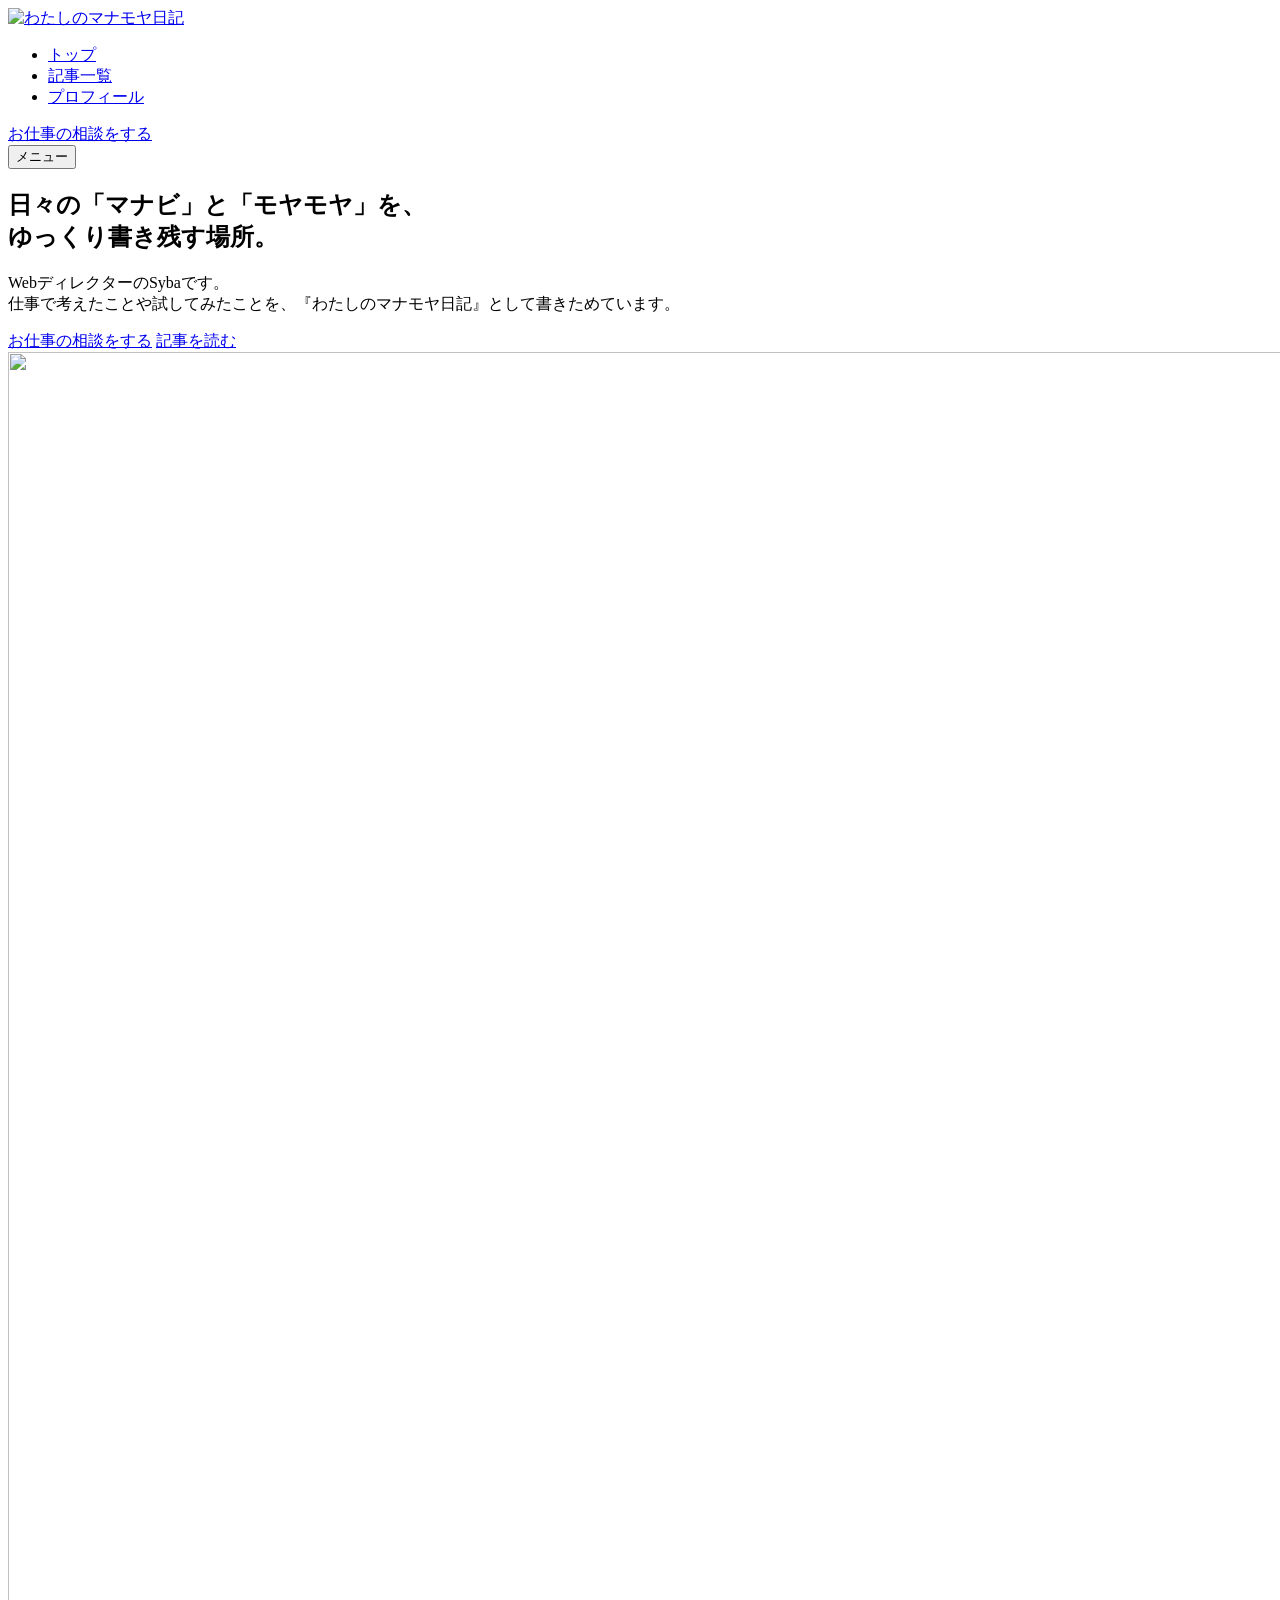
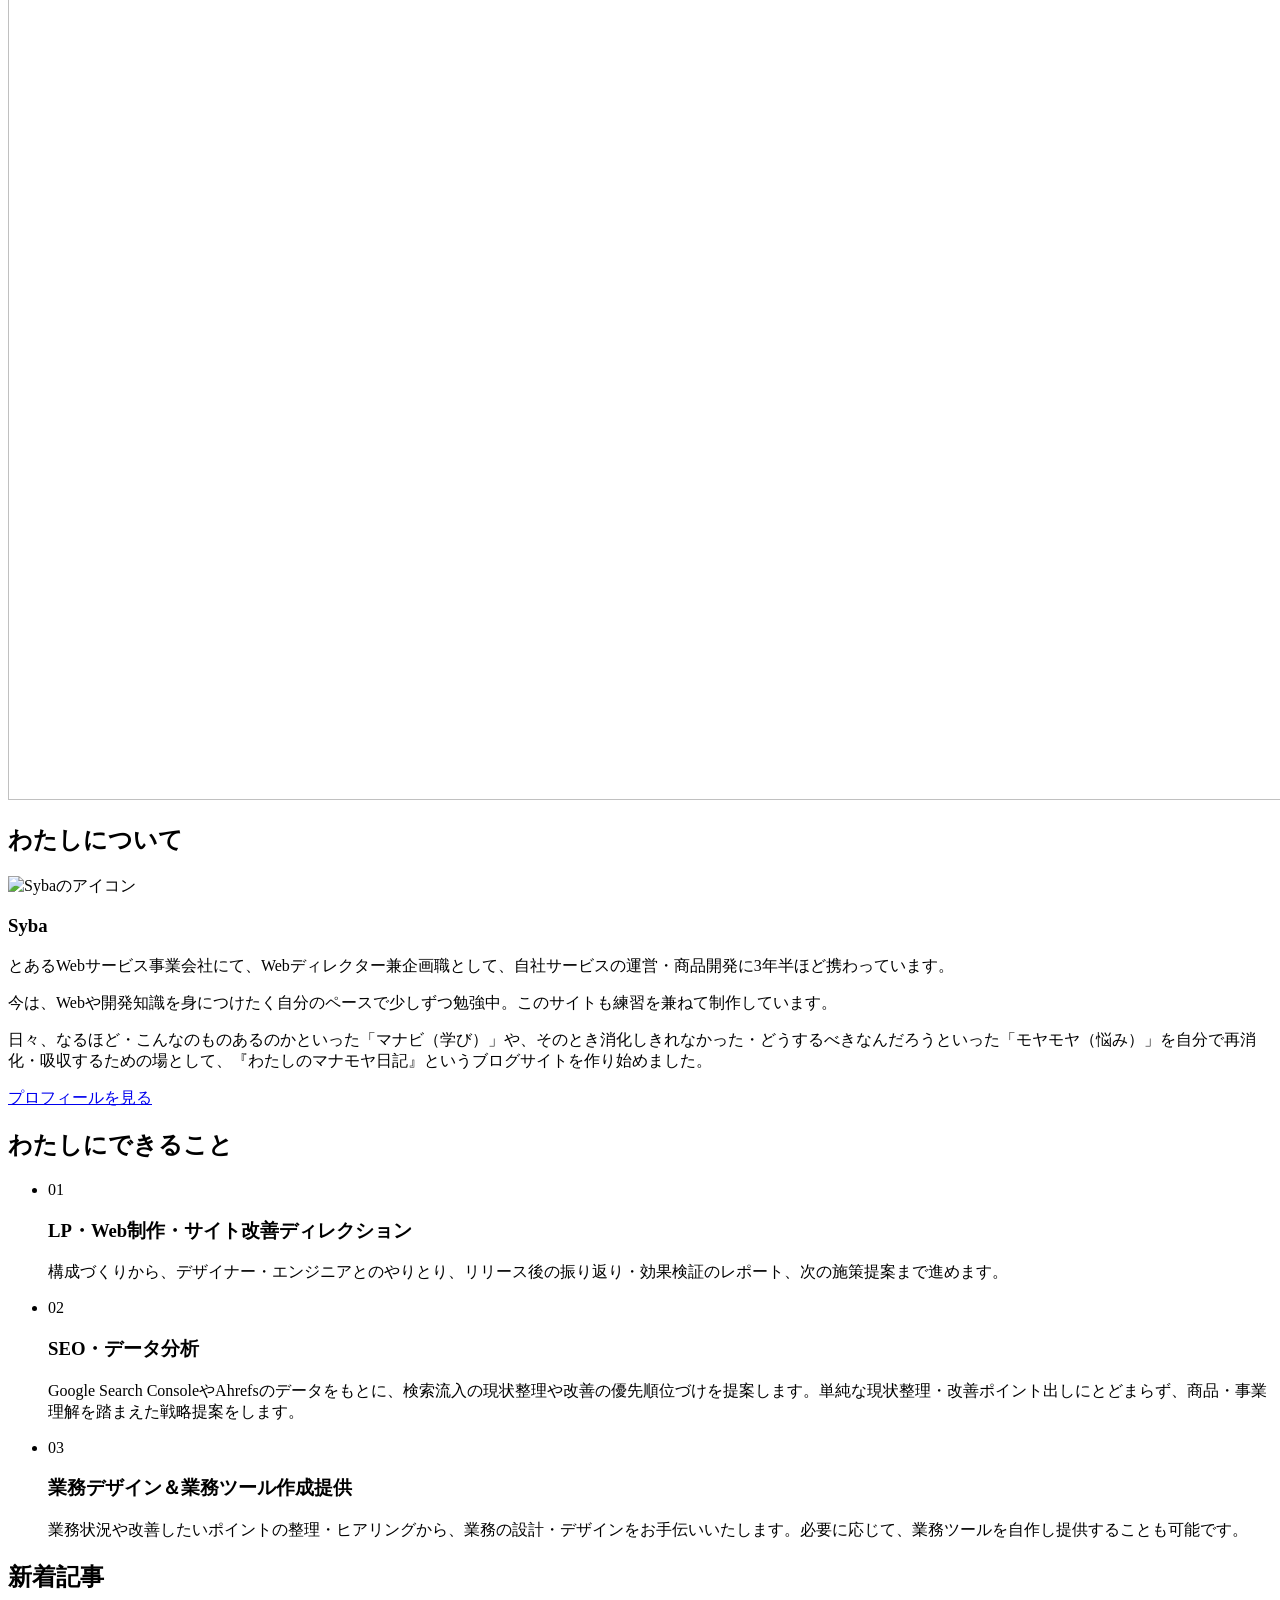
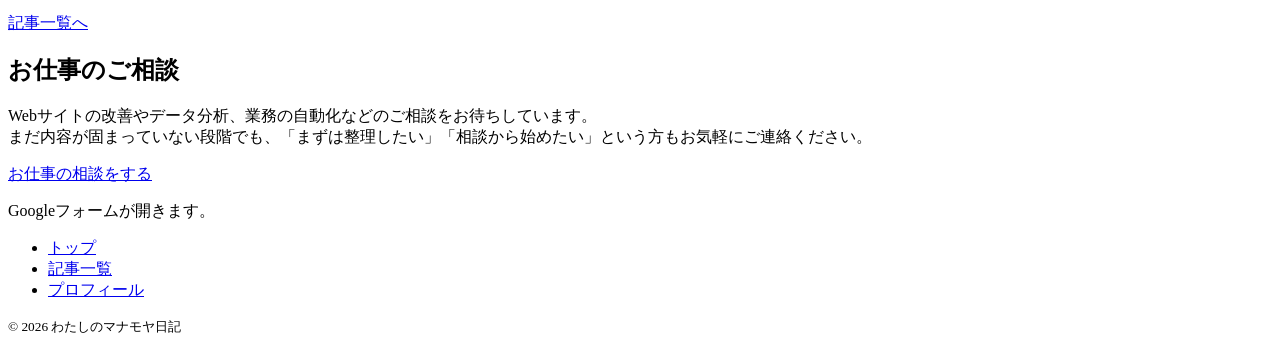
==== top/index.html @ 94fdbe7e "Rename index to index.html" ====
<!DOCTYPE html>
<html lang="ja">
<head>
  <meta charset="UTF-8">
  <meta name="viewport" content="width=device-width, initial-scale=1">
  <title>わたしのマナモヤ日記</title>
  <meta name="description" content="Webディレクター・マーケターのSybaが、仕事の学びや日々の気づきを書きためているブログです。">
  <link rel="icon" href="img/ロゴ1_1.png">
  <link rel="preconnect" href="https://fonts.googleapis.com">
  <link rel="preconnect" href="https://fonts.gstatic.com" crossorigin>
  <link href="https://fonts.googleapis.com/css2?family=M+PLUS+Rounded+1c:wght@400;700&display=swap" rel="stylesheet">
  <link rel="stylesheet" href="css/tokens.css">
  <link rel="stylesheet" href="top/style.css">
</head>
<body>

  <!-- ヘッダー -->
  <header class="header">
    <div class="header__inner">
      <a class="header__logo" href="top/index.html">
        <img src="img/logo/ロゴ2_1.png" alt="わたしのマナモヤ日記" width="600" height="300">
      </a>

      <!-- PC用ナビ -->
      <nav class="pc-nav pc-only" aria-label="メインメニュー">
        <ul>
          <li><a href="top/index.html" aria-current="page">トップ</a></li>
          <li><a href="articles/index.html">記事一覧</a></li>
          <li><a href=profile/"index.html">プロフィール</a></li>
        </ul>
        <a class="btn btn--primary btn--s" href="#" data-contact>お仕事の相談をする</a>
      </nav>

      <!-- SP用メニューボタン -->
      <button class="menu-btn sp-only" type="button" aria-expanded="false" aria-controls="sp-nav">
        <span class="menu-btn__line"></span>
        <span class="menu-btn__line"></span>
        <span class="menu-btn__line"></span>
        <span class="visually-hidden">メニュー</span>
      </button>
    </div>

    <!-- SP用ナビ -->
    <nav class="sp-nav sp-only" id="sp-nav" aria-label="メインメニュー" hidden>
      <ul>
        <li><a href="top/index.html" aria-current="page">トップ</a></li>
        <li><a href="articles/index.html">記事一覧</a></li>
        <li><a href="profile/index.html">プロフィール</a></li>
      </ul>
    </nav>
  </header>

  <main>

    <!-- ヒーロー -->
    <section class="hero">
      <div class="hero__inner">
        <div class="hero__text">
          <h1 class="hero__title">日々の「マナビ」と「モヤモヤ」を、<br><span class="marker">ゆっくり書き残す場所。</span></h1>
          <p class="hero__lead">WebディレクターのSybaです。<br class="pc-only">仕事で考えたことや試してみたことを、『わたしのマナモヤ日記』として書きためています。</p>
          <div class="hero__actions">
            <a class="btn btn--primary btn--l" href="#" data-contact>お仕事の相談をする</a>
            <a class="btn btn--normal btn--l" href="articles.html">記事を読む</a>
          </div>
        </div>
        <div class="hero__visual">
          <img src="logo/img/キャラアイコン.png" alt="" width="2048" height="2048">
        </div>
      </div>
    </section>

    <!-- わたしについて -->
    <section class="section section--red">
      <div class="container">
        <h2 class="section__title">わたしについて</h2>
        <div class="about">
          <img class="about__icon" src="logo/img/キャラアイコン.png" alt="Sybaのアイコン" width="2048" height="2048">
          <div class="about__text">
            <h3 class="about__name">Syba</h3>
            <p>とあるWebサービス事業会社にて、Webディレクター兼企画職として、自社サービスの運営・商品開発に3年半ほど携わっています。</p>
            <p>今は、Webや開発知識を身につけたく自分のペースで少しずつ勉強中。このサイトも練習を兼ねて制作しています。</p>
            <p>日々、なるほど・こんなのものあるのかといった「マナビ（学び）」や、そのとき消化しきれなかった・どうするべきなんだろうといった「モヤモヤ（悩み）」を自分で再消化・吸収するための場として、『わたしのマナモヤ日記』というブログサイトを作り始めました。</p>
            <a class="btn btn--normal btn--m" href="profile.html">プロフィールを見る</a>
          </div>
        </div>
      </div>
    </section>

    <!-- できること -->
    <section class="section">
      <div class="container">
        <h2 class="section__title">わたしにできること</h2>
        <ul class="skills">
          <li class="skill">
            <span class="skill__num" aria-hidden="true">01</span>
            <h3>LP・Web制作・サイト改善ディレクション</h3>
            <p>構成づくりから、デザイナー・エンジニアとのやりとり、リリース後の振り返り・効果検証のレポート、次の施策提案まで進めます。</p>
          </li>
          <li class="skill">
            <span class="skill__num" aria-hidden="true">02</span>
            <h3>SEO・データ分析</h3>
            <p>Google Search ConsoleやAhrefsのデータをもとに、検索流入の現状整理や改善の優先順位づけを提案します。単純な現状整理・改善ポイント出しにとどまらず、商品・事業理解を踏まえた戦略提案をします。</p>
          </li>
          <li class="skill">
            <span class="skill__num" aria-hidden="true">03</span>
            <h3>業務デザイン＆業務ツール作成提供</h3>
            <p>業務状況や改善したいポイントの整理・ヒアリングから、業務の設計・デザインをお手伝いいたします。必要に応じて、業務ツールを自作し提供することも可能です。</p>
          </li>
        </ul>
      </div>
    </section>

    <!-- 新着記事 -->
    <section class="section section--gray">
      <div class="container">
        <h2 class="section__title">新着記事</h2>
        
        <ul class="cards" id="latest-articles"></ul>
        <div class="section__more">
          <a class="btn btn--normal btn--m" href="articles.html">記事一覧へ</a>
        </div>
      </div>
    </section>

    <!-- 問い合わせ -->
    <section class="section section--beige">
      <div class="container contact">
        <h2 class="section__title">お仕事のご相談</h2>
        <p>Webサイトの改善やデータ分析、業務の自動化などのご相談をお待ちしています。<br class="pc-only">まだ内容が固まっていない段階でも、「まずは整理したい」「相談から始めたい」という方もお気軽にご連絡ください。</p>
        <a class="btn btn--primary btn--l" href="#" data-contact>お仕事の相談をする</a>
        <p class="text-small">Googleフォームが開きます。</p>
      </div>
    </section>

  </main>

  <!-- フッター -->
  <footer class="footer">
    <ul class="footer__nav">
      <li><a href="index.html">トップ</a></li>
      <li><a href="articles.html">記事一覧</a></li>
      <li><a href="profile.html">プロフィール</a></li>
    </ul>
    <small>&copy; 2026 わたしのマナモヤ日記</small>
  </footer>

  <script src="top/articles.js"></script>
  <script src="top/main.js"></script>
</body>
</html>
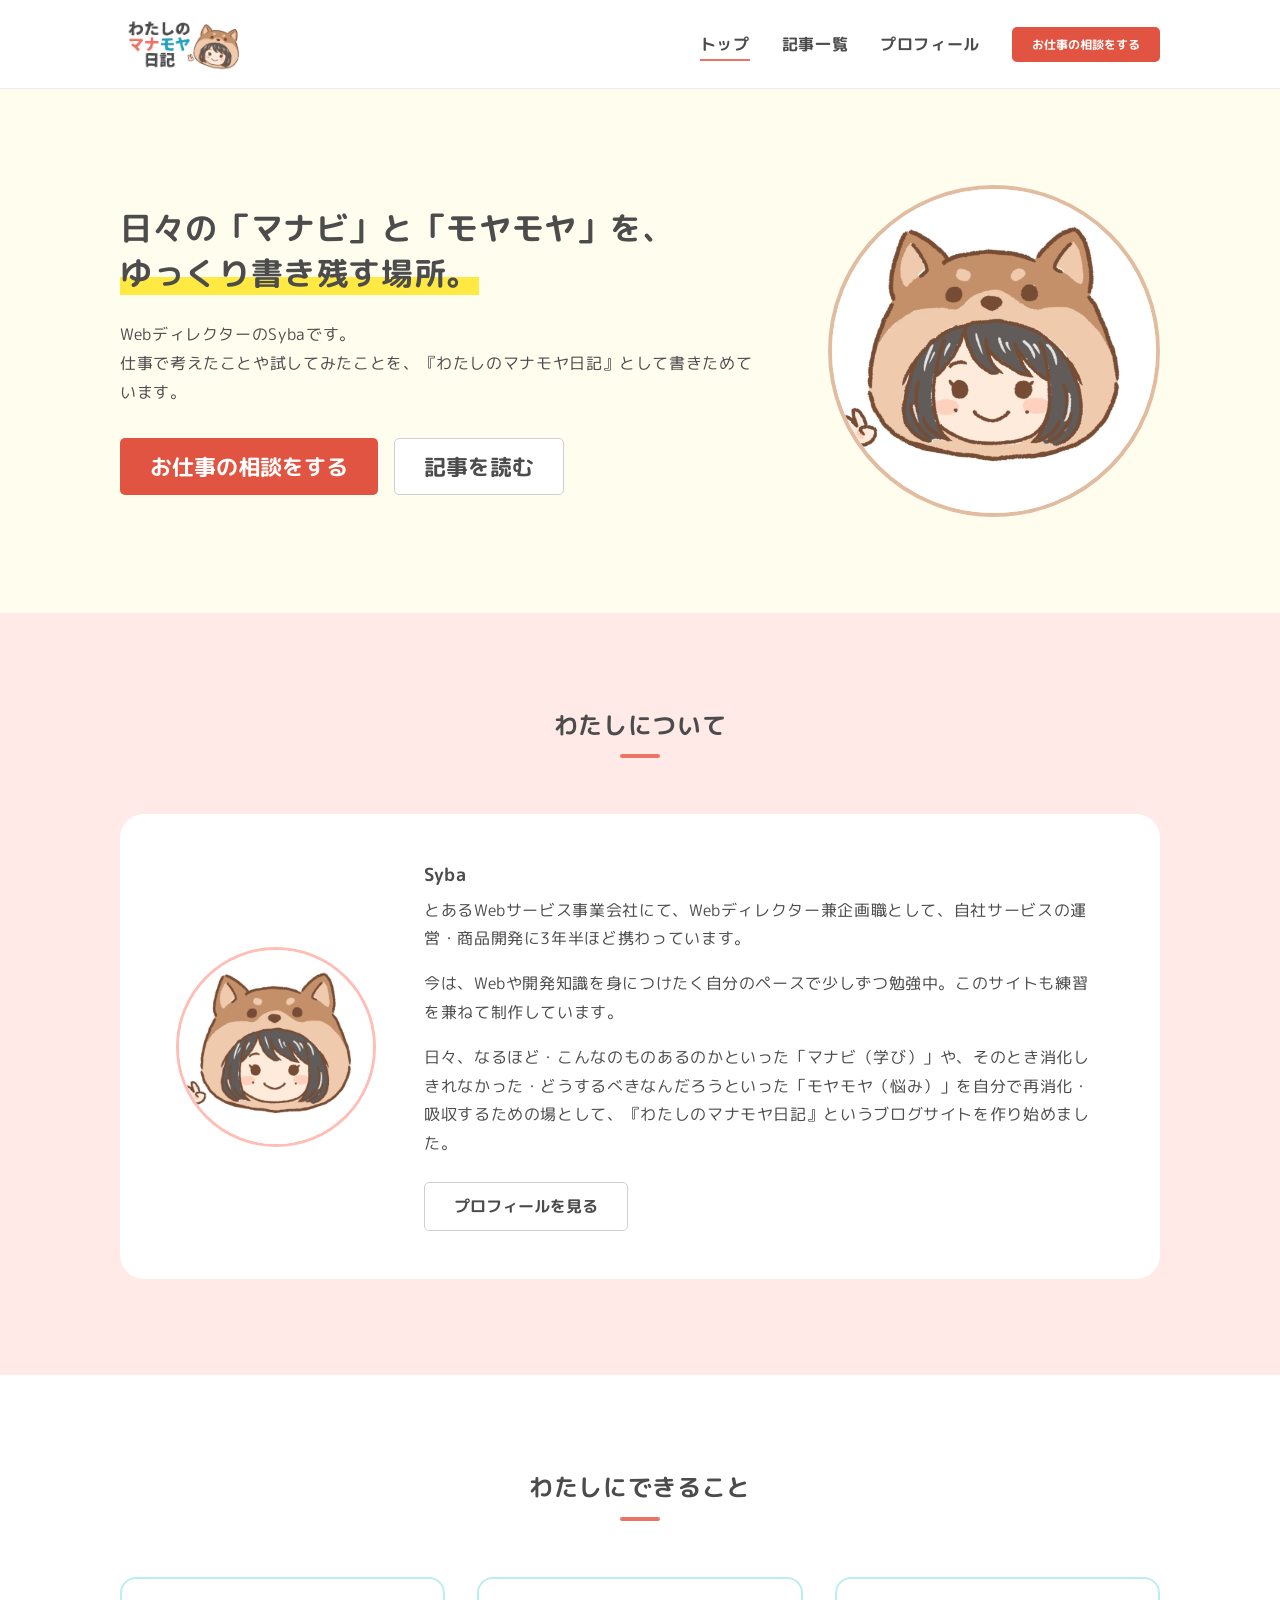
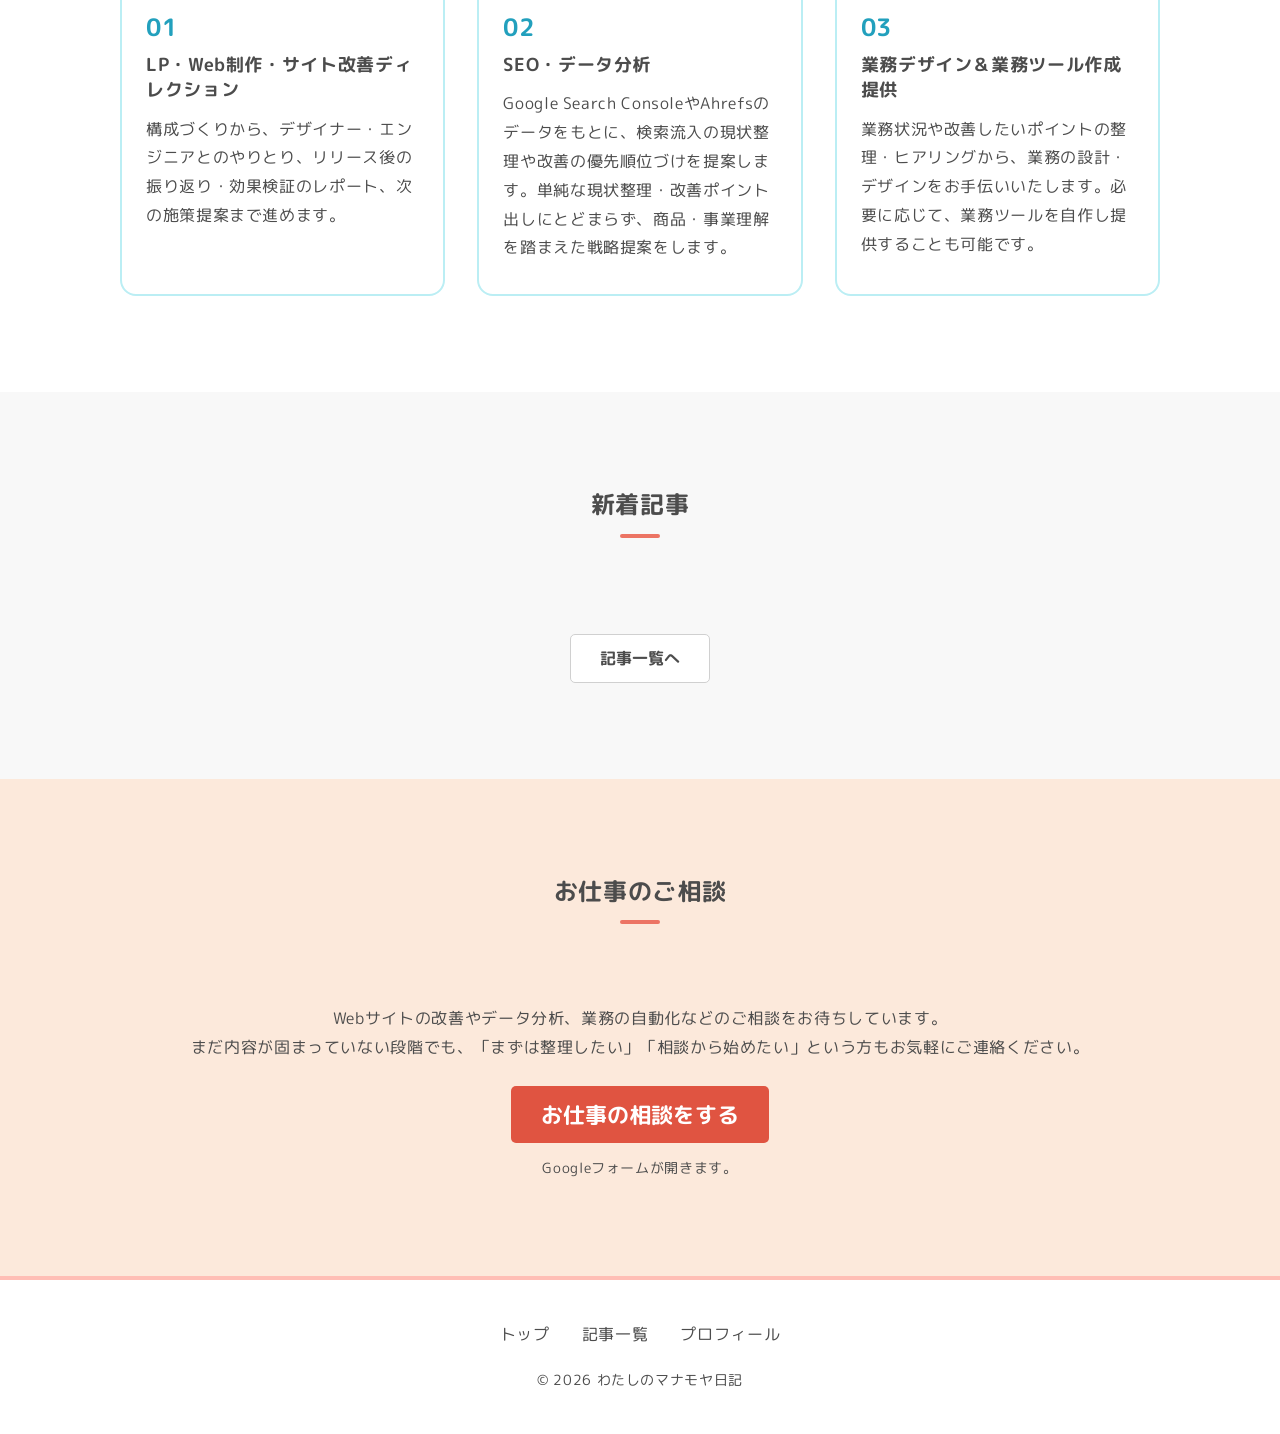
==== commit 963aeebd: "Update file paths for resources in index.html" ====
--- a/top/index.html
+++ b/top/index.html
@@ -5,12 +5,12 @@
   <meta name="viewport" content="width=device-width, initial-scale=1">
   <title>わたしのマナモヤ日記</title>
   <meta name="description" content="Webディレクター・マーケターのSybaが、仕事の学びや日々の気づきを書きためているブログです。">
-  <link rel="icon" href="img/ロゴ1_1.png">
+  <link rel="icon" href="../img/logo/ロゴ1_1.png">
   <link rel="preconnect" href="https://fonts.googleapis.com">
   <link rel="preconnect" href="https://fonts.gstatic.com" crossorigin>
   <link href="https://fonts.googleapis.com/css2?family=M+PLUS+Rounded+1c:wght@400;700&display=swap" rel="stylesheet">
-  <link rel="stylesheet" href="css/tokens.css">
-  <link rel="stylesheet" href="top/style.css">
+  <link rel="stylesheet" href="../css/tokens.css">
+  <link rel="stylesheet" href="style.css">
 </head>
 <body>
 
@@ -18,15 +18,15 @@
   <header class="header">
     <div class="header__inner">
       <a class="header__logo" href="top/index.html">
-        <img src="img/logo/ロゴ2_1.png" alt="わたしのマナモヤ日記" width="600" height="300">
+        <img src="../img/logo/ロゴ2_1.png" alt="わたしのマナモヤ日記" width="600" height="300">
       </a>
 
       <!-- PC用ナビ -->
       <nav class="pc-nav pc-only" aria-label="メインメニュー">
         <ul>
-          <li><a href="top/index.html" aria-current="page">トップ</a></li>
-          <li><a href="articles/index.html">記事一覧</a></li>
-          <li><a href=profile/"index.html">プロフィール</a></li>
+          <li><a href="index.html" aria-current="page">トップ</a></li>
+          <li><a href="../articles/index.html">記事一覧</a></li>
+          <li><a href="../profile/index.html">プロフィール</a></li>
         </ul>
         <a class="btn btn--primary btn--s" href="#" data-contact>お仕事の相談をする</a>
       </nav>
@@ -43,9 +43,9 @@
     <!-- SP用ナビ -->
     <nav class="sp-nav sp-only" id="sp-nav" aria-label="メインメニュー" hidden>
       <ul>
-        <li><a href="top/index.html" aria-current="page">トップ</a></li>
-        <li><a href="articles/index.html">記事一覧</a></li>
-        <li><a href="profile/index.html">プロフィール</a></li>
+        <li><a href="index.html" aria-current="page">トップ</a></li>
+        <li><a href="../articles/index.html">記事一覧</a></li>
+        <li><a href="../profile/index.html">プロフィール</a></li>
       </ul>
     </nav>
   </header>
@@ -60,11 +60,11 @@
           <p class="hero__lead">WebディレクターのSybaです。<br class="pc-only">仕事で考えたことや試してみたことを、『わたしのマナモヤ日記』として書きためています。</p>
           <div class="hero__actions">
             <a class="btn btn--primary btn--l" href="#" data-contact>お仕事の相談をする</a>
-            <a class="btn btn--normal btn--l" href="articles.html">記事を読む</a>
+            <a class="btn btn--normal btn--l" href="../articles/index.html">記事を読む</a>
           </div>
         </div>
         <div class="hero__visual">
-          <img src="logo/img/キャラアイコン.png" alt="" width="2048" height="2048">
+          <img src="../img/logo/キャラアイコン.png" alt="" width="2048" height="2048">
         </div>
       </div>
     </section>
@@ -74,13 +74,13 @@
       <div class="container">
         <h2 class="section__title">わたしについて</h2>
         <div class="about">
-          <img class="about__icon" src="logo/img/キャラアイコン.png" alt="Sybaのアイコン" width="2048" height="2048">
+          <img class="about__icon" src="../img/logo/キャラアイコン.png" alt="Sybaのアイコン" width="2048" height="2048">
           <div class="about__text">
             <h3 class="about__name">Syba</h3>
             <p>とあるWebサービス事業会社にて、Webディレクター兼企画職として、自社サービスの運営・商品開発に3年半ほど携わっています。</p>
             <p>今は、Webや開発知識を身につけたく自分のペースで少しずつ勉強中。このサイトも練習を兼ねて制作しています。</p>
             <p>日々、なるほど・こんなのものあるのかといった「マナビ（学び）」や、そのとき消化しきれなかった・どうするべきなんだろうといった「モヤモヤ（悩み）」を自分で再消化・吸収するための場として、『わたしのマナモヤ日記』というブログサイトを作り始めました。</p>
-            <a class="btn btn--normal btn--m" href="profile.html">プロフィールを見る</a>
+            <a class="btn btn--normal btn--m" href="../profile/index.html">プロフィールを見る</a>
           </div>
         </div>
       </div>
@@ -117,7 +117,7 @@
         
         <ul class="cards" id="latest-articles"></ul>
         <div class="section__more">
-          <a class="btn btn--normal btn--m" href="articles.html">記事一覧へ</a>
+          <a class="btn btn--normal btn--m" href="../articles/index.html">記事一覧へ</a>
         </div>
       </div>
     </section>
@@ -138,8 +138,8 @@
   <footer class="footer">
     <ul class="footer__nav">
       <li><a href="index.html">トップ</a></li>
-      <li><a href="articles.html">記事一覧</a></li>
-      <li><a href="profile.html">プロフィール</a></li>
+      <li><a href="../articles/index.html">記事一覧</a></li>
+      <li><a href="../profile/index.html">プロフィール</a></li>
     </ul>
     <small>&copy; 2026 わたしのマナモヤ日記</small>
   </footer>
--- a/css/tokens.css
+++ b/css/tokens.css
@@ -0,0 +1,132 @@
+:root {
+  /* Main Color */
+  --color-red-weak: #FFEAE7;
+  --color-red-normal: #FFBEB5;
+  --color-red-strong: #EC7464;
+  --color-yellow-weak: #FFFDEE;
+  --color-yellow-normal: #FFF8C2;
+  --color-yellow-strong: #FFE942;
+
+  /* Accent Color */
+  --color-green-weak: #E7FDFF;
+  --color-green-normal2: #BBEEF4;
+  --color-green-normal1: #22A0BD;
+
+  /* Sub Color */
+  --color-gray-weak: #F8F8F8;
+  --color-gray-normal: #EDEDED;
+  --color-gray-strong: #D0D0D0;
+  --color-beige-weak: #FCE9DB;
+  --color-beige-normal: #E1BCA1;
+  --color-beige-strong: #B28666;
+
+  --color-white: #FFFFFF;
+
+  /* フォントカラー */
+  --text-base: #4C4C4C;
+  --text-inverse: #FFFFFF;
+  --text-accent: #EC7464;
+  --text-brand: #22A0BD;
+
+  /* ボタン専用色 */
+  --btn-primary: #E05441;
+  --btn-primary-hover: #A41805;
+  --btn-secondary: #0088BA;
+  --btn-secondary-hover: #00516E;
+  --btn-normal-hover: #EBEBEB;
+  --btn-border: #D0D0D0;
+  --btn-border-hover: rgba(208, 208, 208, 0.82);
+
+  /* フォントサイズ */
+  --fs-small: 14px;
+  --fs-body: 16px;
+  --fs-h3: 18px;
+  --fs-h2: 24px;
+  --fs-h1: 32px;
+  --fs-btn-s: 12px;
+  --fs-btn-m: 16px;
+  --fs-btn-l: 22px;
+
+  /* フォント */
+  --font-base: "M PLUS Rounded 1c", "Hiragino Maru Gothic ProN", "Hiragino Kaku Gothic ProN", Meiryo, sans-serif;
+  --lh-body: 1.8;
+  --lh-heading: 1.4;
+
+  /* 角丸 */
+  --radius-btn: 5px;
+}
+
+@media (max-width: 767px) {
+  :root {
+    --fs-h2: 22px;
+    --fs-h1: 26px;
+  }
+}
+
+/* ---------- ベース ---------- */
+body {
+  font-family: var(--font-base);
+  font-size: var(--fs-body);
+  line-height: var(--lh-body);
+  letter-spacing: 0.04em;
+  color: var(--text-base);
+  background: var(--color-white);
+}
+
+h1, h2, h3 {
+  font-weight: 700;
+  line-height: var(--lh-heading);
+}
+h1 { font-size: var(--fs-h1); }
+h2 { font-size: var(--fs-h2); }
+h3 { font-size: var(--fs-h3); }
+
+small, .text-small { font-size: var(--fs-small); }
+
+/* ---------- ボタン ---------- */
+.btn {
+  display: inline-flex;
+  align-items: center;
+  justify-content: center;
+  gap: 10px;
+  box-sizing: border-box;
+  border: none;
+  border-radius: var(--radius-btn);
+  font-family: inherit;
+  font-weight: 700;
+  letter-spacing: 0;
+  text-decoration: none;
+  cursor: pointer;
+  transition: background-color 0.2s, border-color 0.2s;
+}
+
+/* サイズ: 高さ = line-height + 上下padding（S 35px / M 49px / L 57px） */
+.btn--s { padding: 10px 20px; font-size: var(--fs-btn-s); line-height: 15px; }
+.btn--m { padding: 15px 30px; font-size: var(--fs-btn-m); line-height: 19px; }
+.btn--l { padding: 15px 30px; font-size: var(--fs-btn-l); line-height: 27px; }
+
+/* 色 */
+.btn--primary   { background: var(--btn-primary);   color: var(--text-inverse); }
+.btn--secondary { background: var(--btn-secondary); color: var(--text-inverse); }
+.btn--normal    { background: var(--color-white);   color: var(--text-base); border: 1px solid var(--btn-border); }
+
+/* normalは枠線1px分paddingを減らし、ほかの2種類と同じ高さにする（Figmaのborder-boxと同じ） */
+.btn--normal.btn--s { padding: 9px 19px; }
+.btn--normal.btn--m,
+.btn--normal.btn--l { padding: 14px 29px; }
+
+/* hover */
+.btn--primary:hover   { background: var(--btn-primary-hover); }
+.btn--secondary:hover { background: var(--btn-secondary-hover); }
+.btn--normal:hover    { background: var(--btn-normal-hover); border-color: var(--btn-border-hover); }
+
+/* disabled: 通常デザインのまま透明度60% */
+.btn:disabled,
+.btn[aria-disabled="true"] {
+  opacity: 0.6;
+  cursor: not-allowed;
+  pointer-events: none;
+}
+.btn--primary:disabled,   .btn--primary[aria-disabled="true"]   { background: var(--btn-primary); }
+.btn--secondary:disabled, .btn--secondary[aria-disabled="true"] { background: var(--btn-secondary); }
+.btn--normal:disabled,    .btn--normal[aria-disabled="true"]    { background: var(--color-white); border-color: var(--btn-border); }
--- a/top/style.css
+++ b/top/style.css
@@ -0,0 +1,503 @@
+/* =========================================================
+   共通
+   ========================================================= */
+*,
+*::before,
+*::after {
+  box-sizing: border-box;
+}
+
+body {
+  margin: 0;
+}
+
+h1, h2, h3, p, ul {
+  margin: 0;
+}
+
+ul {
+  padding: 0;
+  list-style: none;
+}
+
+img {
+  display: block;
+  max-width: 100%;
+  height: auto;
+}
+
+a {
+  color: inherit;
+}
+
+.visually-hidden {
+  position: absolute;
+  width: 1px;
+  height: 1px;
+  overflow: hidden;
+  clip: rect(0 0 0 0);
+  white-space: nowrap;
+}
+
+/* マーカー */
+.marker {
+  background: linear-gradient(transparent 60%, var(--color-yellow-strong) 60%);
+}
+
+/* ---------- ヘッダー ---------- */
+.header {
+  position: sticky;
+  top: 0;
+  z-index: 10;
+  background: var(--color-white);
+  border-bottom: 1px solid var(--color-gray-normal);
+}
+
+.header__inner {
+  display: flex;
+  align-items: center;
+  justify-content: space-between;
+  margin: 0 auto;
+}
+
+.header__logo img {
+  width: auto;
+}
+
+/* ---------- ヒーロー ---------- */
+.hero {
+  background: var(--color-yellow-weak);
+}
+
+.hero__title {
+  margin-bottom: 24px;
+}
+
+.hero__lead {
+  margin-bottom: 32px;
+}
+
+.hero__actions {
+  display: flex;
+  gap: 16px;
+}
+
+.hero__visual img {
+  border-radius: 50%;
+  background: var(--color-white);
+  border: 4px solid var(--color-beige-normal);
+}
+
+/* ---------- セクション共通 ---------- */
+.section--red   { background: var(--color-red-weak); }
+.section--gray  { background: var(--color-gray-weak); }
+.section--beige { background: var(--color-beige-weak); }
+
+.container {
+  margin: 0 auto;
+}
+
+.section__title {
+  text-align: center;
+}
+
+/* 見出し下の飾り線 */
+.section__title::after {
+  content: "";
+  display: block;
+  width: 40px;
+  height: 4px;
+  margin: 12px auto 0;
+  border-radius: 2px;
+  background: var(--color-red-strong);
+}
+
+.section__more {
+  display: flex;
+  justify-content: center;
+  margin-top: 40px;
+}
+
+/* ---------- わたしについて ---------- */
+.about {
+  display: flex;
+  background: var(--color-white);
+  border-radius: 24px;
+}
+
+.about__icon {
+  flex-shrink: 0;
+  border-radius: 50%;
+  border: 3px solid var(--color-red-normal);
+}
+
+.about__name {
+  margin-bottom: 8px;
+}
+
+.about__text p {
+  margin-bottom: 16px;
+}
+
+.about__text .btn {
+  margin-top: 8px;
+}
+
+/* ---------- できること ---------- */
+.skill {
+  padding: 32px 24px;
+  border: 2px solid var(--color-green-normal2);
+  border-radius: 16px;
+  background: var(--color-white);
+}
+
+.skill__num {
+  display: block;
+  margin-bottom: 8px;
+  font-size: var(--fs-h2);
+  font-weight: 700;
+  line-height: var(--lh-heading);
+  color: var(--text-brand); /* 24px以上の太字なので使用可 */
+}
+
+.skill h3 {
+  margin-bottom: 12px;
+}
+
+/* ---------- 記事カード ---------- */
+.card {
+  display: block;
+  height: 100%;
+  overflow: hidden;
+  border: 1px solid var(--color-red-normal);
+  border-radius: 16px;
+  background: var(--color-white);
+  text-decoration: none;
+  transition: transform 0.2s;
+}
+
+.card:hover {
+  transform: translateY(-4px);
+}
+
+.card__thumb {
+  width: 100%;
+  aspect-ratio: 16 / 10;
+  object-fit: cover;
+}
+
+.card__thumb--placeholder {
+  background: var(--color-gray-normal);
+}
+
+.card__body {
+  padding: 20px;
+}
+
+.card__meta {
+  display: flex;
+  align-items: center;
+  gap: 12px;
+  margin-bottom: 8px;
+}
+
+.badge {
+  padding: 2px 12px;
+  border-radius: 999px;
+  background: var(--color-red-normal);
+  font-size: var(--fs-small);
+}
+
+.card__title {
+  margin-bottom: 8px;
+}
+
+/* ---------- 問い合わせ ---------- */
+.contact {
+  display: flex;
+  flex-direction: column;
+  align-items: center;
+  gap: 24px;
+  text-align: center;
+}
+
+.contact .text-small {
+  margin-top: -12px;
+}
+
+/* ---------- フッター ---------- */
+.footer {
+  padding: 40px 16px;
+  border-top: 4px solid var(--color-red-normal);
+  text-align: center;
+}
+
+.footer__nav {
+  display: flex;
+  justify-content: center;
+  flex-wrap: wrap;
+  gap: 8px 32px;
+  margin-bottom: 16px;
+}
+
+.footer__nav a {
+  text-decoration: none;
+}
+
+.footer__nav a:hover {
+  text-decoration: underline;
+}
+
+
+/* =========================================================
+   PC（768px以上）
+   ========================================================= */
+@media (min-width: 768px) {
+  .sp-only {
+    display: none !important;
+  }
+
+  /* ヘッダー */
+  .header__inner {
+    max-width: 1120px;
+    padding: 12px 40px;
+  }
+
+  .header__logo img {
+    height: 64px;
+  }
+
+  .pc-nav {
+    display: flex;
+    align-items: center;
+    gap: 32px;
+  }
+
+  .pc-nav ul {
+    display: flex;
+    gap: 32px;
+  }
+
+  .pc-nav ul a {
+    text-decoration: none;
+    font-weight: 700;
+    padding-bottom: 4px;
+    border-bottom: 2px solid transparent;
+  }
+
+  .pc-nav ul a:hover,
+  .pc-nav ul a[aria-current="page"] {
+    border-bottom-color: var(--color-red-strong);
+  }
+
+  /* ヒーロー: 左テキスト・右キャラの2カラム */
+  .hero__inner {
+    display: flex;
+    align-items: center;
+    justify-content: space-between;
+    gap: 64px;
+    max-width: 1120px;
+    margin: 0 auto;
+    padding: 96px 40px;
+  }
+
+  .hero__visual img {
+    width: 360px;
+  }
+
+  /* セクション */
+  .section {
+    padding: 96px 40px;
+  }
+
+  .container {
+    max-width: 1040px;
+  }
+
+  .section__title {
+    margin-bottom: 56px;
+  }
+
+  /* わたしについて */
+  .about {
+    align-items: center;
+    gap: 48px;
+    padding: 48px 56px;
+  }
+
+  .about__icon {
+    width: 200px;
+  }
+
+  /* できること: 3カラム */
+  .skills {
+    display: grid;
+    grid-template-columns: repeat(3, 1fr);
+    gap: 32px;
+  }
+
+  /* 記事: 3カラム */
+  .cards {
+    display: grid;
+    grid-template-columns: repeat(3, 1fr);
+    gap: 32px;
+  }
+}
+
+
+/* =========================================================
+   SP（767px以下）
+   ========================================================= */
+@media (max-width: 767px) {
+  .pc-only {
+    display: none !important;
+  }
+
+  /* ヘッダー */
+  .header__inner {
+    padding: 8px 16px;
+  }
+
+  .header__logo img {
+    height: 48px;
+  }
+
+  .menu-btn {
+    display: flex;
+    flex-direction: column;
+    justify-content: center;
+    gap: 6px;
+    width: 44px;
+    height: 44px;
+    padding: 10px;
+    border: none;
+    background: none;
+    cursor: pointer;
+  }
+
+  .menu-btn__line {
+    display: block;
+    height: 2px;
+    border-radius: 1px;
+    background: var(--text-base);
+    transition: transform 0.2s, opacity 0.2s;
+  }
+
+  .menu-btn[aria-expanded="true"] .menu-btn__line:nth-child(1) {
+    transform: translateY(8px) rotate(45deg);
+  }
+  .menu-btn[aria-expanded="true"] .menu-btn__line:nth-child(2) {
+    opacity: 0;
+  }
+  .menu-btn[aria-expanded="true"] .menu-btn__line:nth-child(3) {
+    transform: translateY(-8px) rotate(-45deg);
+  }
+
+  .sp-nav {
+    border-top: 1px solid var(--color-gray-normal);
+  }
+
+  .sp-nav a {
+    display: block;
+    padding: 16px;
+    border-bottom: 1px solid var(--color-gray-normal);
+    font-weight: 700;
+    text-decoration: none;
+  }
+
+  .sp-nav a[aria-current="page"] {
+    background: var(--color-red-weak);
+  }
+
+  /* ヒーロー: キャラを上、テキストを下に縦積み */
+  .hero__inner {
+    display: flex;
+    flex-direction: column-reverse;
+    align-items: center;
+    gap: 24px;
+    padding: 40px 16px 56px;
+  }
+
+  .hero__visual img {
+    width: 180px;
+  }
+
+  .hero__title {
+    text-align: center;
+  }
+
+  .hero__actions {
+    flex-direction: column;
+  }
+
+  .hero__actions .btn {
+    width: 100%;
+  }
+
+  /* セクション */
+  .section {
+    padding: 64px 16px;
+  }
+
+  .section__title {
+    margin-bottom: 32px;
+  }
+
+  /* わたしについて: アイコンを上に置いて中央寄せ */
+  .about {
+    flex-direction: column;
+    align-items: center;
+    gap: 16px;
+    padding: 32px 20px;
+  }
+
+  .about__icon {
+    width: 120px;
+  }
+
+  .about__name {
+    text-align: center;
+  }
+
+  .about__text .btn {
+    width: 100%;
+  }
+
+  /* できること: 1カラム */
+  .skills {
+    display: flex;
+    flex-direction: column;
+    gap: 16px;
+  }
+
+  /* 記事: 横並びの小さいカード（サムネ左・テキスト右） */
+  .cards {
+    display: flex;
+    flex-direction: column;
+    gap: 16px;
+  }
+
+  .card {
+    display: flex;
+  }
+
+  .card__thumb {
+    flex-shrink: 0;
+    width: 112px;
+    aspect-ratio: auto;
+    min-height: 100%;
+  }
+
+  .card__body {
+    padding: 12px 16px;
+  }
+
+  .card__excerpt {
+    display: none;
+  }
+
+  .section__more .btn,
+  .contact .btn {
+    width: 100%;
+  }
+}
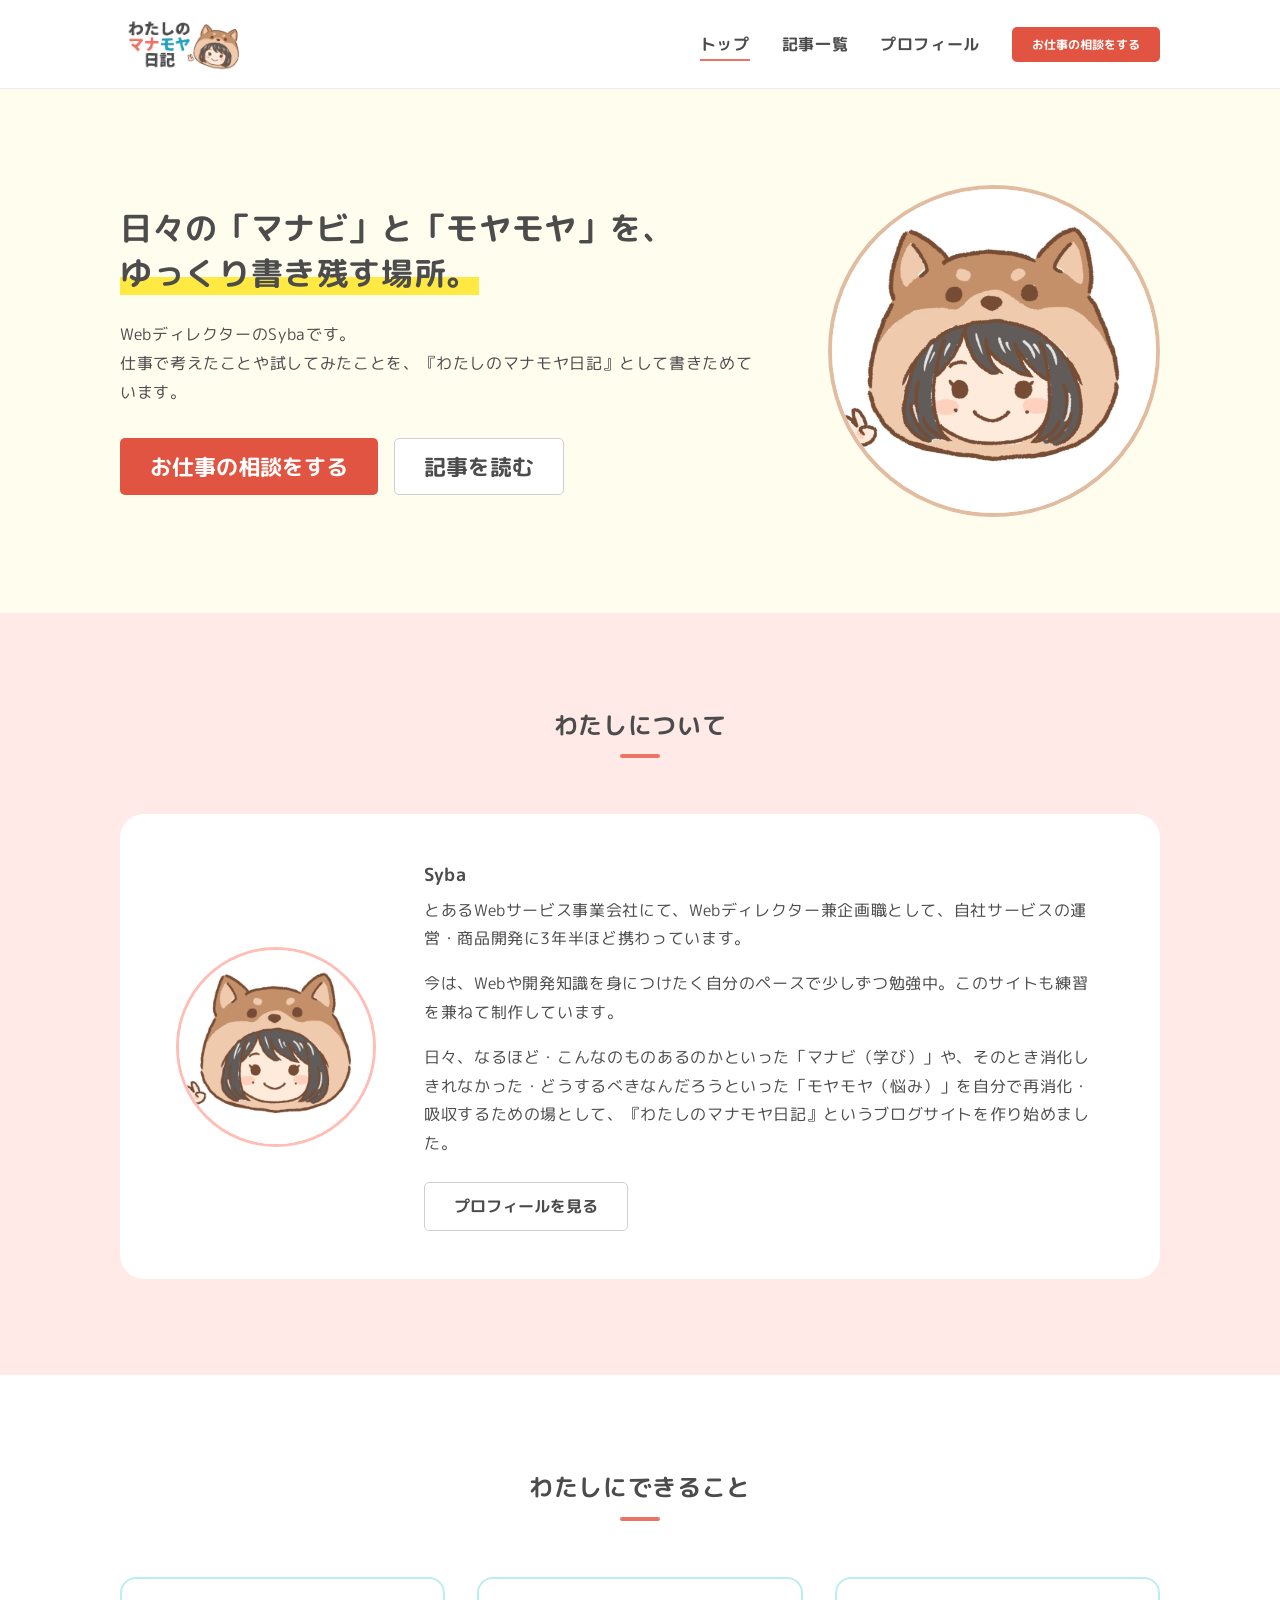
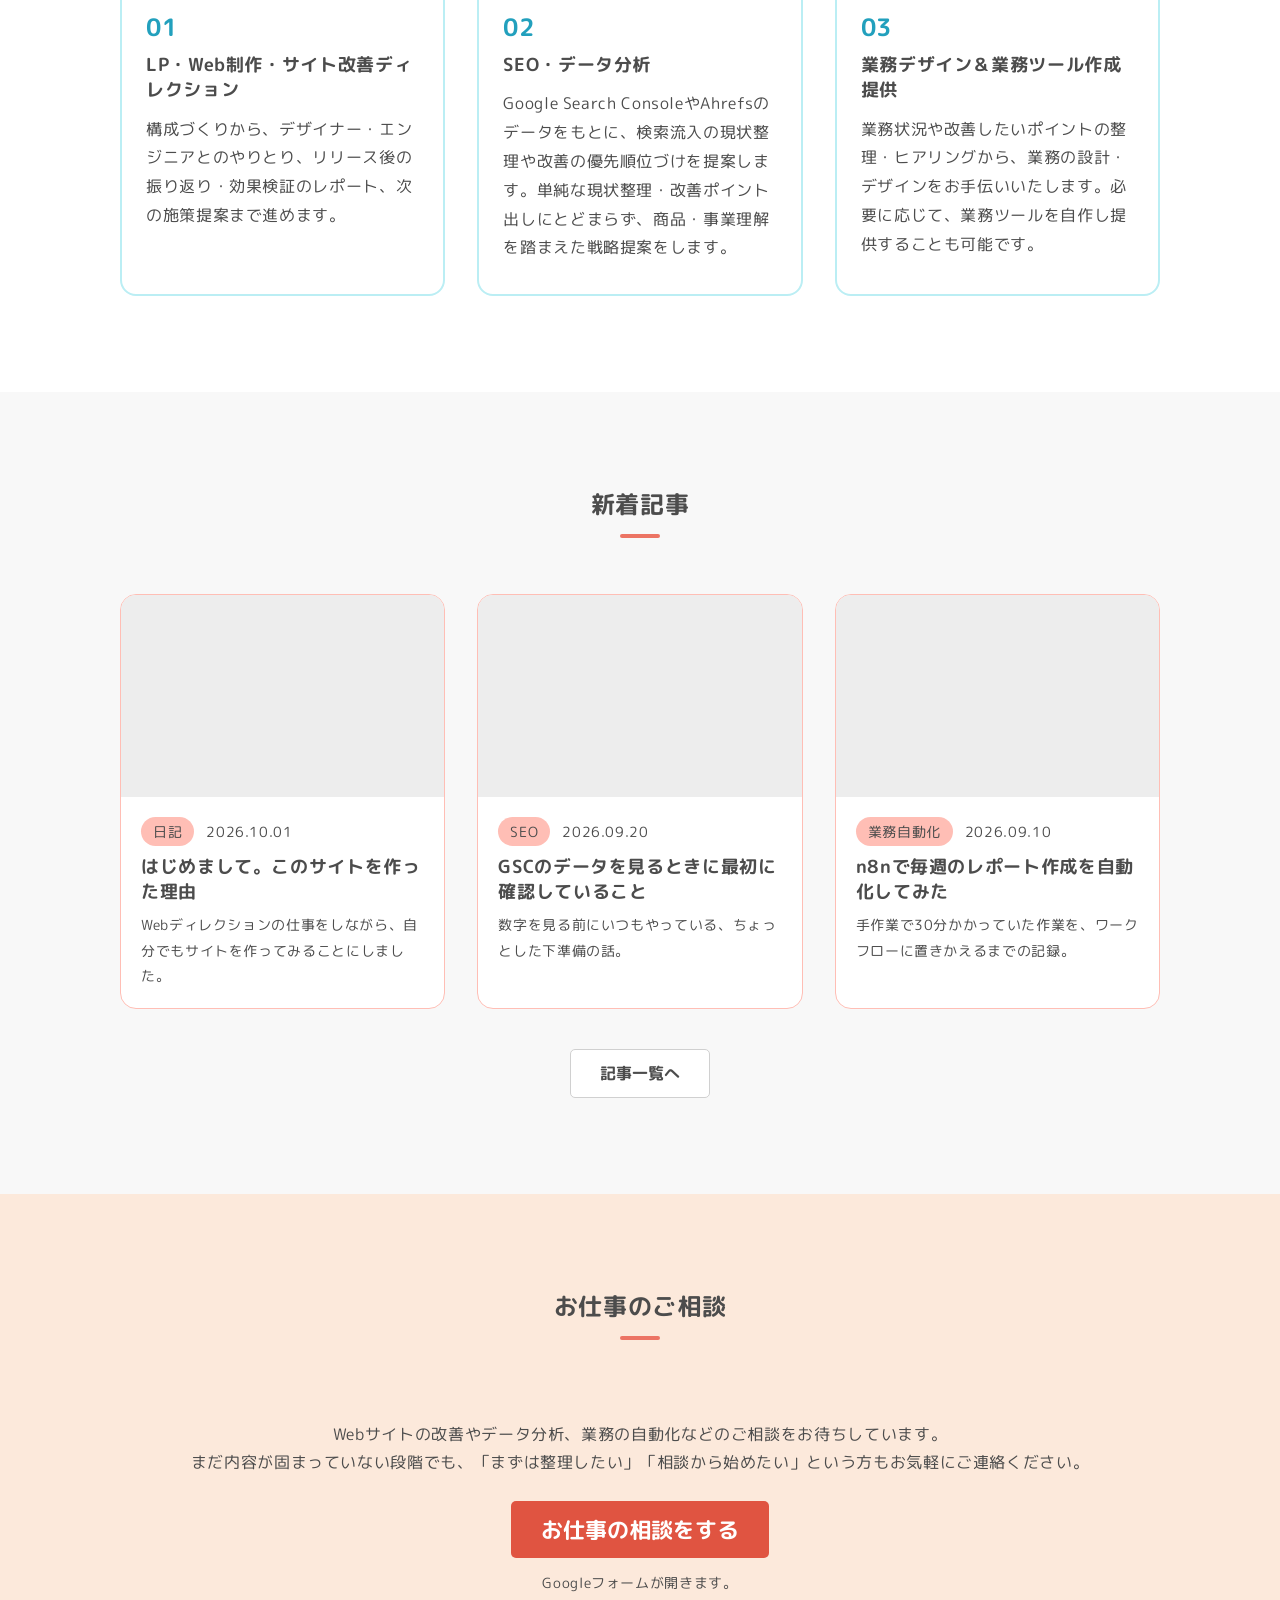
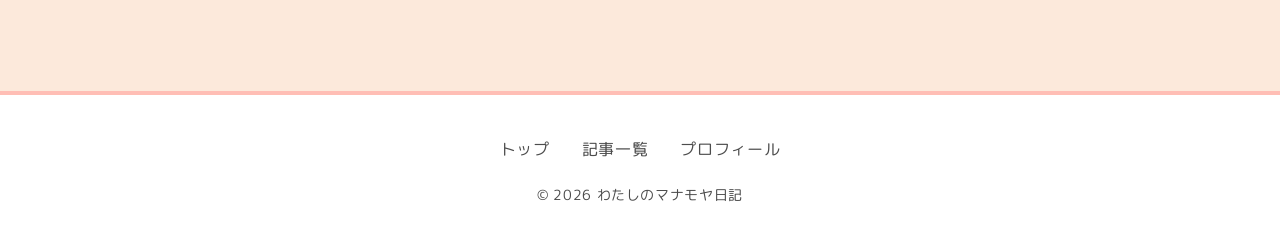
==== commit 8957dcae: "Update links and script paths in index.html" ====
--- a/top/index.html
+++ b/top/index.html
@@ -17,7 +17,7 @@
   <!-- ヘッダー -->
   <header class="header">
     <div class="header__inner">
-      <a class="header__logo" href="top/index.html">
+      <a class="header__logo" href="index.html">
         <img src="../img/logo/ロゴ2_1.png" alt="わたしのマナモヤ日記" width="600" height="300">
       </a>
 
@@ -144,7 +144,7 @@
     <small>&copy; 2026 わたしのマナモヤ日記</small>
   </footer>
 
-  <script src="top/articles.js"></script>
-  <script src="top/main.js"></script>
+  <script src="articles.js"></script>
+  <script src="main.js"></script>
 </body>
 </html>
